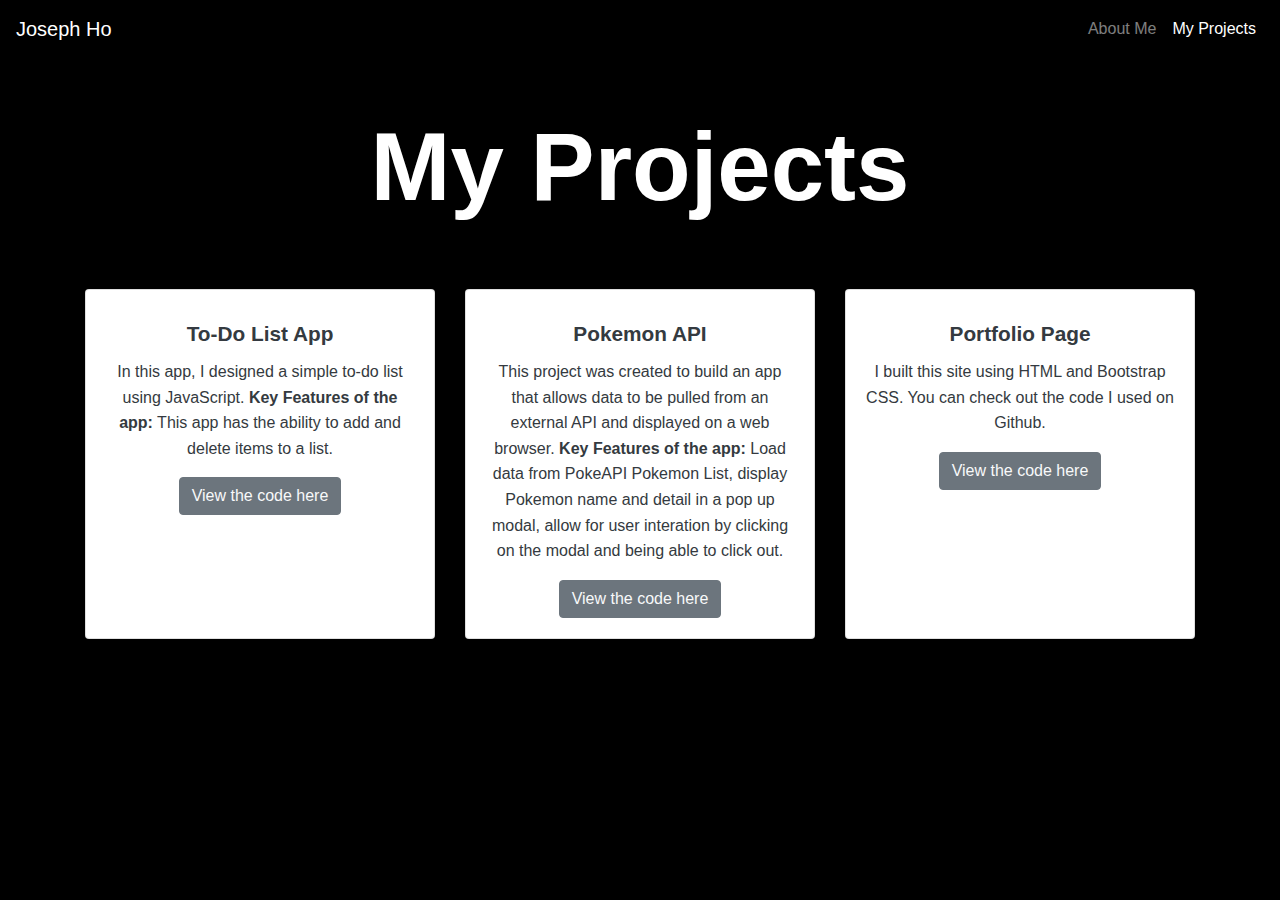
==== work.html @ 82cc04f7 "update index link" ====
<!DOCTYPE html>
<html lang="en">
<head>
    <meta charset="UTF-8">
    <meta http-equiv="X-UA-Compatible" content="IE=edge">
    <meta name="viewport" content="width=device-width, initial-scale=1.0">
    <title>My Projects</title>
    <link rel="stylesheet" href="https://cdn.jsdelivr.net/npm/bootstrap@4.0.0/dist/css/bootstrap.min.css" integrity="sha384-Gn5384xqQ1aoWXA+058RXPxPg6fy4IWvTNh0E263XmFcJlSAwiGgFAW/dAiS6JXm" crossorigin="anonymous">
    <link rel="stylesheet" href="CSS/normalize.css">
    <link rel="stylesheet" type="text/css" href="CSS/style.css">
    <link rel="stylesheet" type="text/css" href="CSS/work.css">
</head>

<body>
    <header>
        <nav class="navbar navbar-expand-lg navbar-dark bg-black">
            <a class="navbar-brand" href="/index.html">Joseph Ho</a>
            <button class="navbar-toggler" type="button" data-toggle="collapse" data-target="#navbarSupportedContent" aria-controls="navbarSupportedContent" aria-expanded="false" aria-label="Toggle navigation">
              <span class="navbar-toggler-icon"></span>
            </button>
          
            <div class="collapse navbar-collapse" id="navbarSupportedContent">
              <ul class="navbar-nav ml-auto">
                <li class="nav-item">
                  <a class="nav-link" href="/index.html">About Me</a>
                </li>
                <li class="nav-item active">
                  <a class="nav-link" href="HTML/work.html">My Projects</a>
                </li>
              </ul>
            </div>
          </nav>
    </header>

    <main>
      <h1 class="main-title">My Projects</h1>

      <!-- project grid -->
      <section>
        <div class="container">
          <div class="row text-center">
            <div class="col-md mb-4">
              <div class="card text-dark h-100">
                <div class="card-body text-center">
                  <h5 class="card-title text-dark">To-Do List App</h5>
                  <p class="card-text text-dark">In this app, I designed a simple to-do list using JavaScript. <b>Key Features of the app:</b> This app has 
                    the ability to add and delete items to a list.
                  </p>
                  <a href="https://github.com/JosephHo7/1.9-ToDoList-App" class="btn btn-secondary card-link text-light" target="blank">View the code here</a>
                </div>
              </div>
            </div>
            
            <div class="col-md mb-4">
              <div class="card text-dar h-100">
                <div class="card-body text-center">
                  <h5 class="card-title text-dark">Pokemon API</h5>
                  <p class="card-text text-dark">This project was created to build an app that allows data to be pulled from an external API and displayed on a web browser.
                    <b>Key Features of the app:</b> Load data from PokeAPI Pokemon List, display Pokemon name and detail in a pop up modal, allow for user interation by clicking on the modal and being able to click out.
                  </p>
                  <a href="https://github.com/JosephHo7/CF-Ach2-pokedex" class="btn btn-secondary card-link text-light" target="blank">View the code here</a>
                </div>
              </div>
            </div>

            <div class="col-md mb-4">
              <div class="card text-dark h-100">
                <div class="card-body text-center">
                  <h5 class="card-title text-dark">Portfolio Page</h5>
                  <p class="card-text text-dark">I built this site using HTML and Bootstrap CSS. You can check out the code I used on Github. </p>
                  <a href="https://github.com/JosephHo7/New-Portfolio-Page" class="btn btn-secondary card-link text-light">View the code here</a>
                </div>
              </div>
            </div>
          </div>
        </div>
      </section>

    </main>

<script src="https://code.jquery.com/jquery-3.2.1.slim.min.js" integrity="sha384-KJ3o2DKtIkvYIK3UENzmM7KCkRr/rE9/Qpg6aAZGJwFDMVNA/GpGFF93hXpG5KkN" crossorigin="anonymous"></script>
<script src="https://cdn.jsdelivr.net/npm/popper.js@1.12.9/dist/umd/popper.min.js" integrity="sha384-ApNbgh9B+Y1QKtv3Rn7W3mgPxhU9K/ScQsAP7hUibX39j7fakFPskvXusvfa0b4Q" crossorigin="anonymous"></script>
<script src="https://cdn.jsdelivr.net/npm/bootstrap@4.0.0/dist/js/bootstrap.min.js" integrity="sha384-JZR6Spejh4U02d8jOt6vLEHfe/JQGiRRSQQxSfFWpi1MquVdAyjUar5+76PVCmYl" crossorigin="anonymous"></script>
</body>
</html>
---- CSS/style.css ----
/*css design for all pages */
:root {
    --primary-color: #313131;
    --secondary-color: #e0b354;
    --dark-grey: #2b2b2b;
    --light-grey: #D3D3D3;
    --light-green: #489c79;
    --shadow-color: rgba(0, 0, 0, 0.3);
    --white: #fff; 
    --text-white: #fff;
    --larger-text: 18px;
    --main-text: 16px;
    --bold-font: 700;
}

* {
    box-sizing: border-box;
}

body {
    font-family: 'lato', sans-serif;
    font-weight: 400;
    font-size: var(--main-text);
    line-height: 1.6;
    display: flex;
    flex-direction: column;
    height: 100%;
    background-color: black;
}

p {
    color: white;
}

h1 {
    font-size: 6em;
    font-weight: var(--bold-font);
    margin-top: 4%;
    color: white;
}

h5 {
    font-size: 1.3em;
    font-weight: var(--bold-font);
    margin-top: 4%;
    color: white;
}

a {
    color: var(--white);
    text-decoration: none;
}

a:visited {
    color: var(--white);
    text-decoration: none;
}

a:hover, a:focus{
    text-decoration: none;
}

a:active {
    color: var(--white);
    text-decoration: none;
}

/* button css  */
.button {
    border:none; 
    display: inline-block;
    font-family: inherit;
    background-color: var(--dark-grey);
    color: var(--text-white);
    text-decoration: none;
    padding: 10px;
    border-radius: 3px;
    border-bottom: 2px solid var(--shadow-color);
    transition: opacity 0.2s;
}

.button:hover, .button:focus {
    cursor: pointer;
    opacity: 0.8;
}

.button:visited {
    text-decoration: none;
    color: var(--text-white);
}
---- CSS/work.css ----
.main-title {
    text-align: center;
}
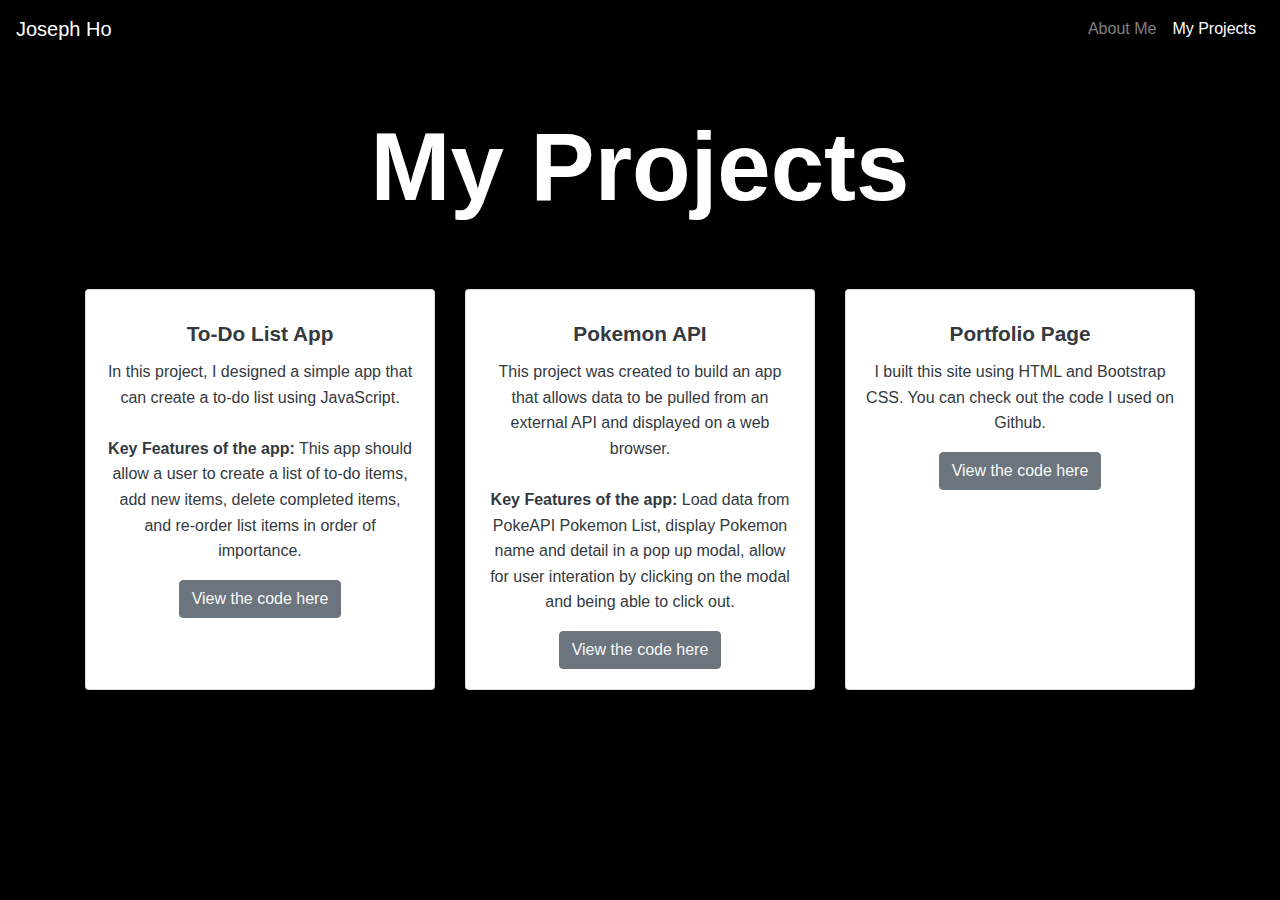
==== commit d35ddce0: "Merge branch 'main' of https://github.com/JosephHo7/Joes-Portfolio" ====
--- a/work.html
+++ b/work.html
@@ -14,7 +14,7 @@
 <body>
     <header>
         <nav class="navbar navbar-expand-lg navbar-dark bg-black">
-            <a class="navbar-brand" href="/index.html">Joseph Ho</a>
+            <a class="navbar-brand" href="index.html">Joseph Ho</a>
             <button class="navbar-toggler" type="button" data-toggle="collapse" data-target="#navbarSupportedContent" aria-controls="navbarSupportedContent" aria-expanded="false" aria-label="Toggle navigation">
               <span class="navbar-toggler-icon"></span>
             </button>
@@ -22,10 +22,10 @@
             <div class="collapse navbar-collapse" id="navbarSupportedContent">
               <ul class="navbar-nav ml-auto">
                 <li class="nav-item">
-                  <a class="nav-link" href="/index.html">About Me</a>
+                  <a class="nav-link" href="index.html">About Me</a>
                 </li>
                 <li class="nav-item active">
-                  <a class="nav-link" href="HTML/work.html">My Projects</a>
+                  <a class="nav-link" href="work.html">My Projects</a>
                 </li>
               </ul>
             </div>
@@ -43,8 +43,10 @@
               <div class="card text-dark h-100">
                 <div class="card-body text-center">
                   <h5 class="card-title text-dark">To-Do List App</h5>
-                  <p class="card-text text-dark">In this app, I designed a simple to-do list using JavaScript. <b>Key Features of the app:</b> This app has 
-                    the ability to add and delete items to a list.
+                  <p class="card-text text-dark">In this project, I designed a simple app that can create a to-do list using JavaScript. 
+                    <br>
+                    <br><b>Key Features of the app:</b> This app should allow a user to create a list of to-do items, add new items, 
+                    delete completed items, and re-order list items in order of importance.
                   </p>
                   <a href="https://github.com/JosephHo7/1.9-ToDoList-App" class="btn btn-secondary card-link text-light" target="blank">View the code here</a>
                 </div>
@@ -56,7 +58,8 @@
                 <div class="card-body text-center">
                   <h5 class="card-title text-dark">Pokemon API</h5>
                   <p class="card-text text-dark">This project was created to build an app that allows data to be pulled from an external API and displayed on a web browser.
-                    <b>Key Features of the app:</b> Load data from PokeAPI Pokemon List, display Pokemon name and detail in a pop up modal, allow for user interation by clicking on the modal and being able to click out.
+                    <br>
+                    <br><b>Key Features of the app:</b> Load data from PokeAPI Pokemon List, display Pokemon name and detail in a pop up modal, allow for user interation by clicking on the modal and being able to click out.
                   </p>
                   <a href="https://github.com/JosephHo7/CF-Ach2-pokedex" class="btn btn-secondary card-link text-light" target="blank">View the code here</a>
                 </div>
@@ -68,7 +71,7 @@
                 <div class="card-body text-center">
                   <h5 class="card-title text-dark">Portfolio Page</h5>
                   <p class="card-text text-dark">I built this site using HTML and Bootstrap CSS. You can check out the code I used on Github. </p>
-                  <a href="https://github.com/JosephHo7/New-Portfolio-Page" class="btn btn-secondary card-link text-light">View the code here</a>
+                  <a href="https://github.com/JosephHo7/Joes-Portfolio" class="btn btn-secondary card-link text-light" target="blanK">View the code here</a>
                 </div>
               </div>
             </div>
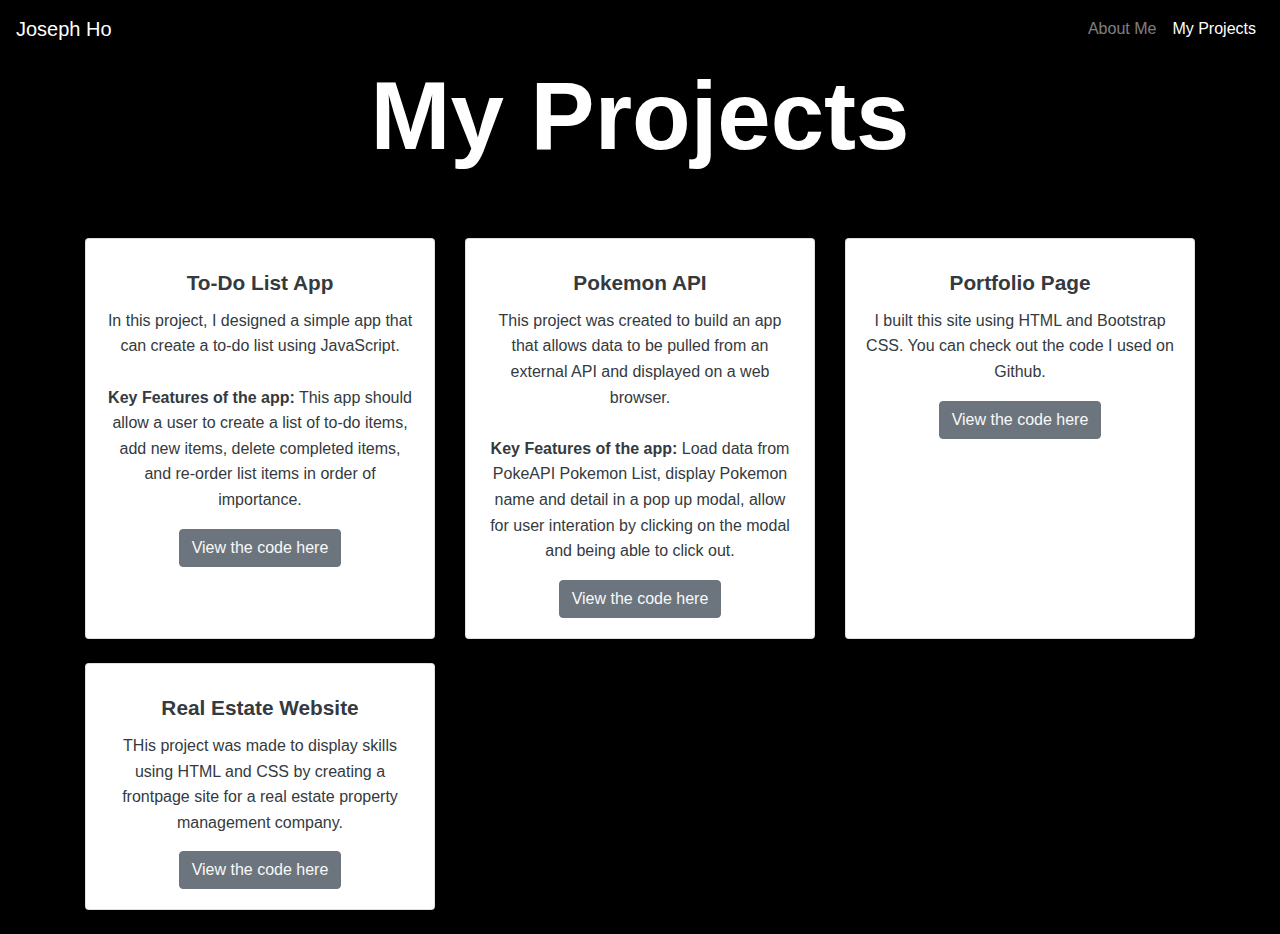
==== commit 76f2724c: "update new project" ====
--- a/work.html
+++ b/work.html
@@ -13,6 +13,7 @@
 
 <body>
     <header>
+      <!-- Navigation bar -->
         <nav class="navbar navbar-expand-lg navbar-dark bg-black">
             <a class="navbar-brand" href="index.html">Joseph Ho</a>
             <button class="navbar-toggler" type="button" data-toggle="collapse" data-target="#navbarSupportedContent" aria-controls="navbarSupportedContent" aria-expanded="false" aria-label="Toggle navigation">
@@ -33,13 +34,14 @@
     </header>
 
     <main>
-      <h1 class="main-title">My Projects</h1>
+      <h1 class="main-title mt-0">My Projects</h1>
 
       <!-- project grid -->
       <section>
+        <!-- project card 1 -->
         <div class="container">
           <div class="row text-center">
-            <div class="col-md mb-4">
+            <div class="col-md-4 mb-4">
               <div class="card text-dark h-100">
                 <div class="card-body text-center">
                   <h5 class="card-title text-dark">To-Do List App</h5>
@@ -52,8 +54,8 @@
                 </div>
               </div>
             </div>
-            
-            <div class="col-md mb-4">
+            <!-- project card 2 -->
+            <div class="col-md-4 mb-4">
               <div class="card text-dar h-100">
                 <div class="card-body text-center">
                   <h5 class="card-title text-dark">Pokemon API</h5>
@@ -65,13 +67,25 @@
                 </div>
               </div>
             </div>
-
-            <div class="col-md mb-4">
+            <!-- project card 3  -->
+            <div class="col-md-4 mb-4">
               <div class="card text-dark h-100">
                 <div class="card-body text-center">
                   <h5 class="card-title text-dark">Portfolio Page</h5>
                   <p class="card-text text-dark">I built this site using HTML and Bootstrap CSS. You can check out the code I used on Github. </p>
                   <a href="https://github.com/JosephHo7/Joes-Portfolio" class="btn btn-secondary card-link text-light" target="blanK">View the code here</a>
+                </div>
+              </div>
+            </div>
+            <!-- project card 4 -->
+            <div class="col-md-4 mb-4">
+              <div class="card text-dar h-100">
+                <div class="card-body text-center">
+                  <h5 class="card-title text-dark">Real Estate Website</h5>
+                  <p class="card-text text-dark"> THis project was made to display skills using HTML and CSS by creating a frontpage site for a real estate property management company.
+                    <br>
+                  </p>
+                  <a href="https://github.com/JosephHo7/Freelance" class="btn btn-secondary card-link text-light" target="blank">View the code here</a>
                 </div>
               </div>
             </div>
